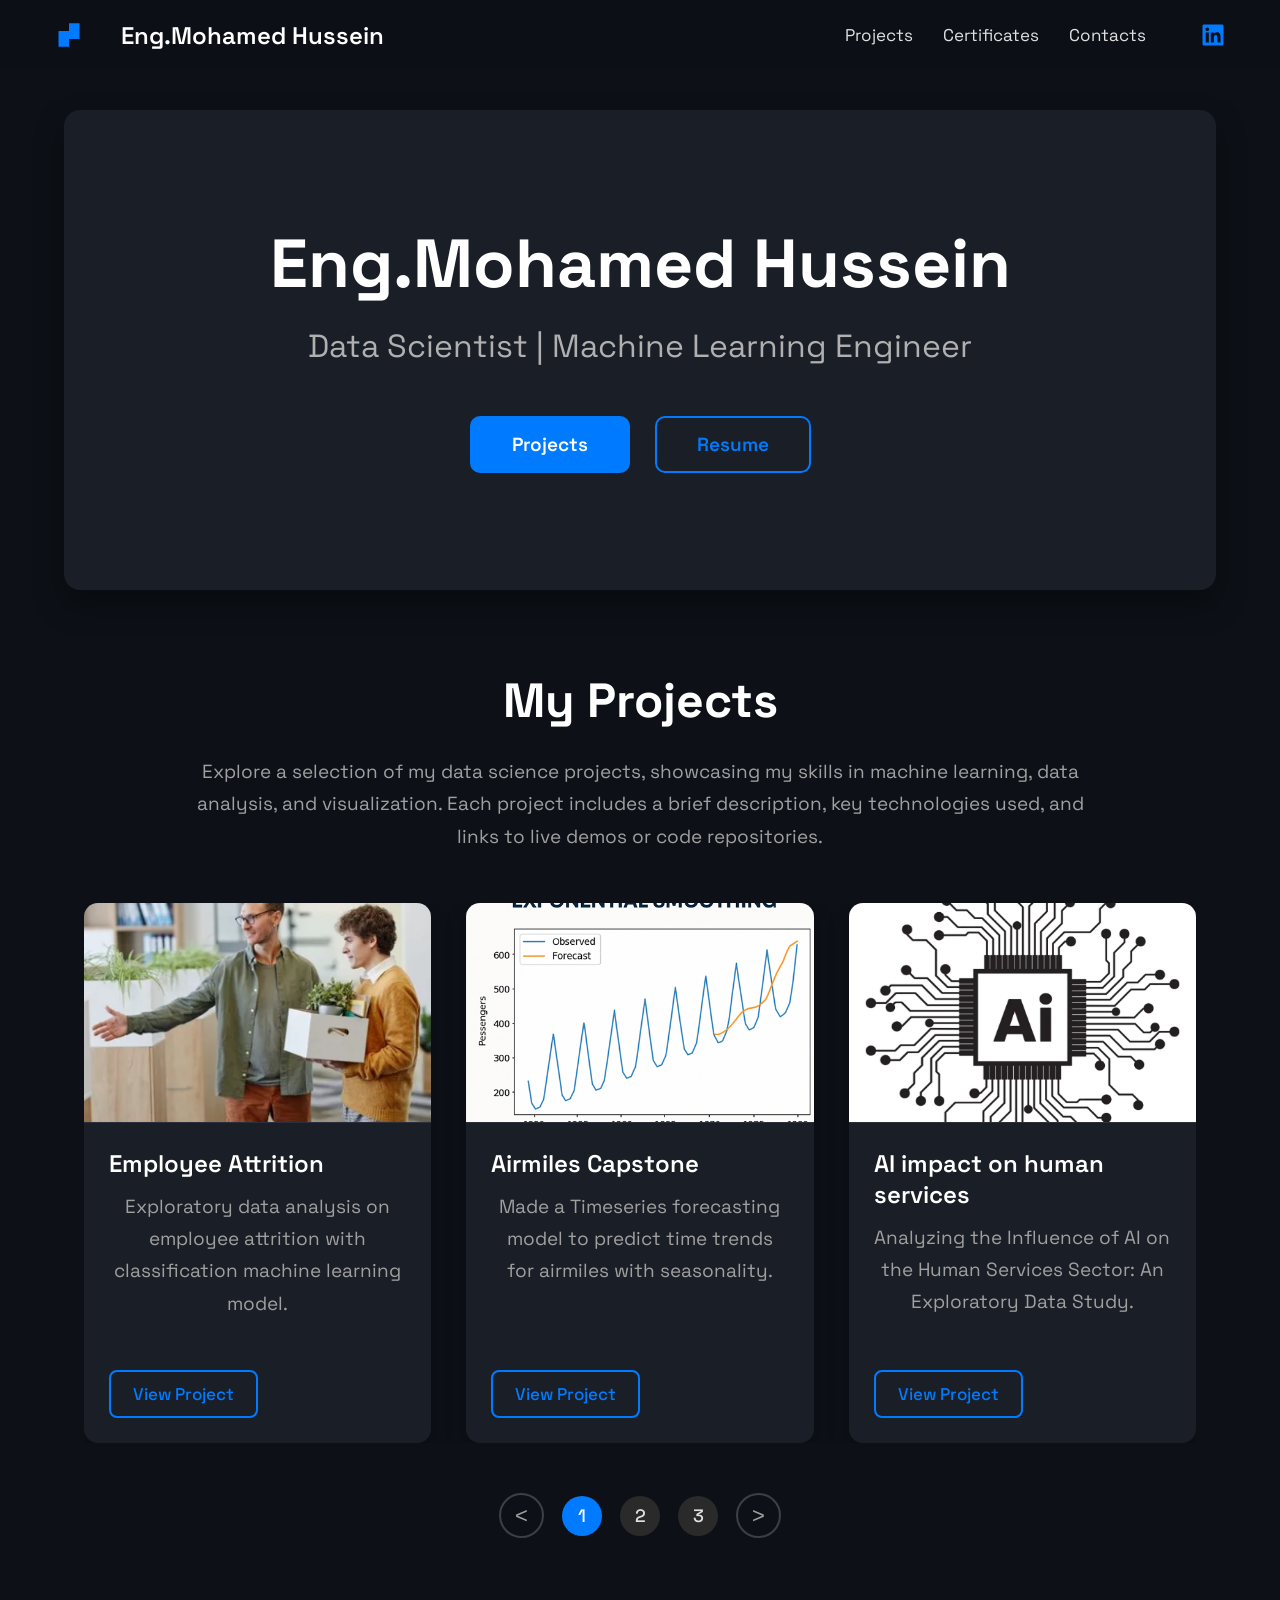
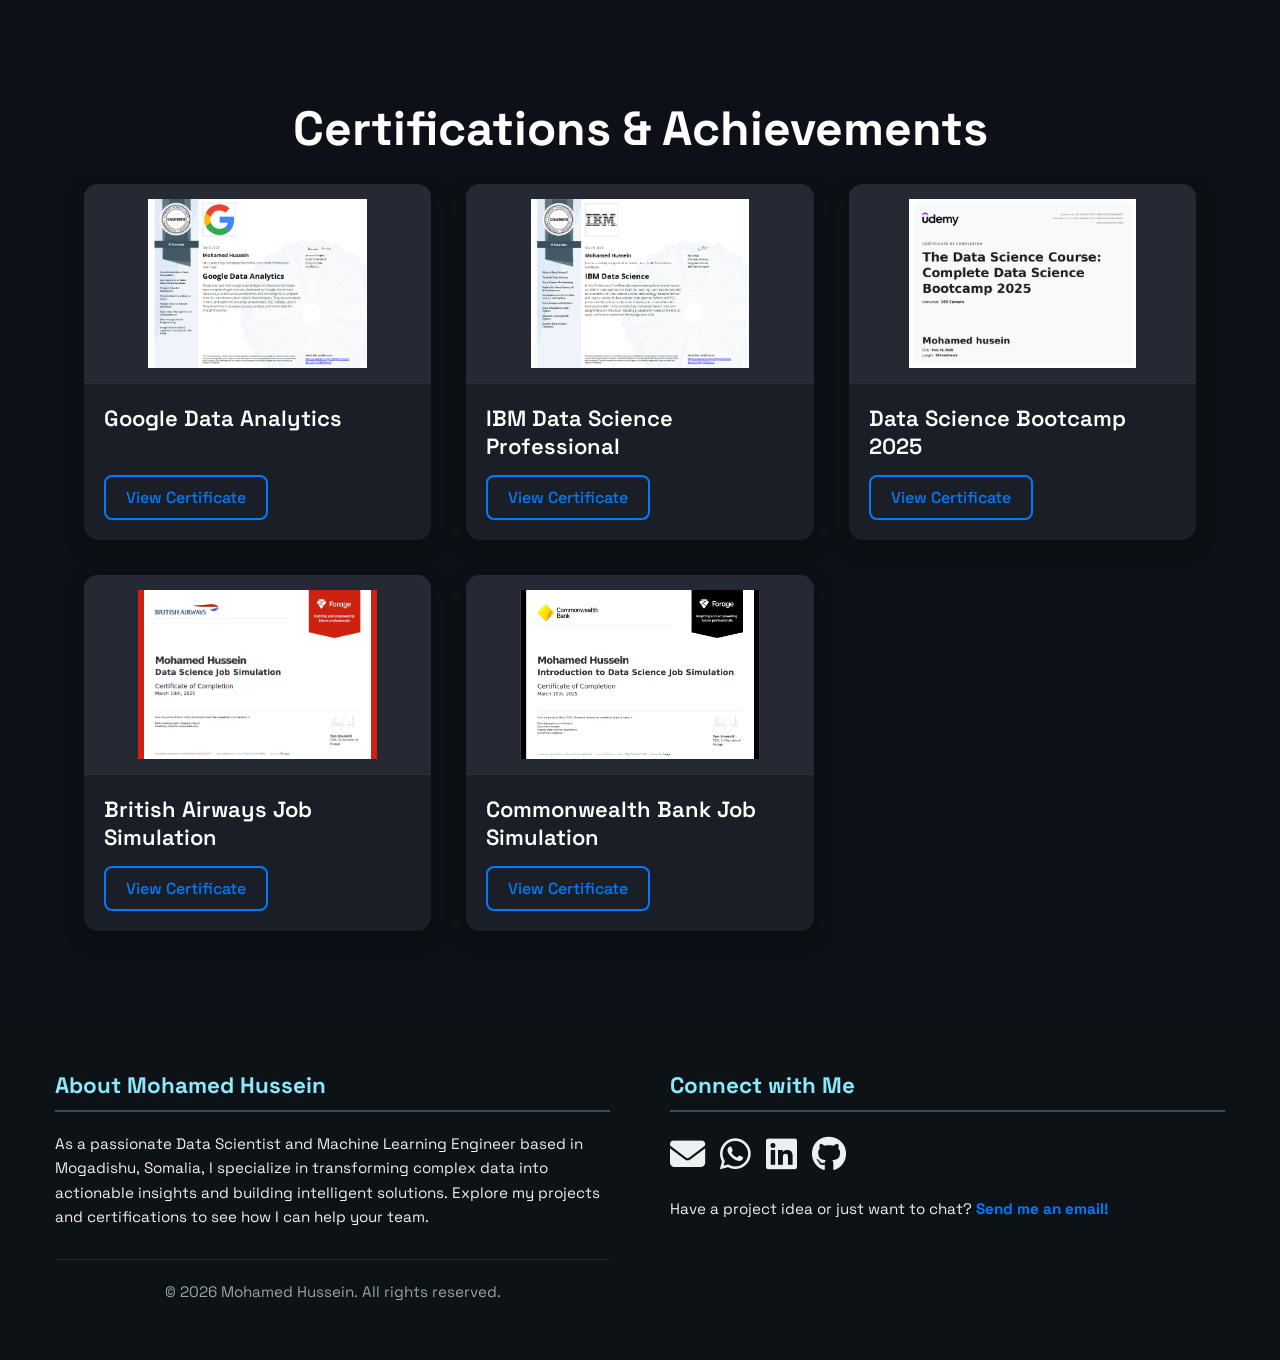
==== index.html @ 62d3576b "first commit with ready portfolio" ====
<!DOCTYPE html>
<html lang="en">
	<head>
		<meta charset="UTF-8" />
		<meta name="viewport" content="width=device-width, initial-scale=1.0" />
		<link rel="shortcut icon" href="favicon.svg" type="image/x-icon" />
		<link rel="stylesheet" href="style.css" />
		<link
			rel="stylesheet"
			as="style"
			onload="this.rel='stylesheet'"
			href="https://fonts.googleapis.com/css2?display=swap&amp;family=Noto+Sans%3Awght%40400%3B500%3B700%3B900&amp;family=Space+Grotesk%3Awght%40400%3B500%3B700"
		/>
		<link
			rel="stylesheet"
			href="https://cdnjs.cloudflare.com/ajax/libs/font-awesome/6.7.2/css/all.min.css"
			integrity="sha512-Evv84Mr4kqVGRNSgIGL/F/aIDqQb7xQ2vcrdIwxfjThSH8CSR7PBEakCr51Ck+w+/U6swU2Im1vVX0SVk9ABhg=="
			crossorigin="anonymous"
			referrerpolicy="no-referrer"
		/>
		<title>Mohamed's portfolio</title>
	</head>
	<body>
		<nav>
			<ul>
				<li class="nav-item">
					<svg
						id="logo"
						width="18px"
						height="18px"
						viewBox="0 0 48 48"
						fill="currentColor"
						xmlns="http://www.w3.org/2000/svg"
					>
						<path
							fill-rule="evenodd"
							clip-rule="evenodd"
							d="M24 4H42V17.3333V30.6667H24V44H6V30.6667V17.3333H24V4Z"
							fill="currentColor"
						></path>
					</svg>
				</li>
				<li class="nav-item" id="icon-text"><p>Eng.Mohamed Hussein</p></li>
				<li class="nav-item" data-target="Projects"><p>Projects</p></li>
				<li class="nav-item" data-target="certifications">
					<p>Certificates</p>
				</li>
				<li class="nav-item" data-target="contact-section"><p>Contacts</p></li>
				<li class="nav-item">
					<svg
						id="linkedin"
						width="25px"
						height="25px"
						fill="white"
						xmlns="http://www.w3.org/2000/svg"
						viewBox="0 0 448 512"
					>
						<path
							d="M416 32H31.9C14.3 32 0 46.5 0 64.3v383.4C0 465.5 14.3 480 31.9 480H416c17.6 0 32-14.5 32-32.3V64.3c0-17.8-14.4-32.3-32-32.3zM135.4 416H69V202.2h66.5V416zm-33.2-243c-21.3 0-38.5-17.3-38.5-38.5S80.9 96 102.2 96c21.2 0 38.5 17.3 38.5 38.5 0 21.3-17.2 38.5-38.5 38.5zm282.1 243h-66.4V312c0-24.8-.5-56.7-34.5-56.7-34.6 0-39.9 27-39.9 54.9V416h-66.4V202.2h63.7v29.2h.9c8.9-16.8 30.6-34.5 62.9-34.5 67.2 0 79.7 44.3 79.7 101.9V416z"
						/>
					</svg>
				</li>
			</ul>
		</nav>
		<div class="container">
			<div class="statisticsVid">
				<video class="video" autoplay loop muted src="./video.mp4"></video>
				<div class="text-on-vid">
					<h1>Eng.Mohamed Hussein</h1>
					<h4>Data Scientist | Machine Learning Engineer</h4>
					<div class="buttons">
						<button class="projects" data-target="Projects">Projects</button>
						<button class="Resume">Resume</button>
					</div>
				</div>
			</div>

			<section id="Projects">
				<h2>My Projects</h2>
				<p>
					Explore a selection of my data science projects, showcasing my skills
					in machine learning, data analysis, and visualization. Each project
					includes a brief description, key technologies used, and links to live
					demos or code repositories.
				</p>
				<div class="carousel-track-container">
					<div class="project-container">
						<div class="project" data-page="1">
							<img
								src="Screenshot 2025-05-23 112458.png"
								alt="Diamond Type Analysis"
							/>
							<div class="project-content">
								<h3>Employee Attrition</h3>
								<p>
									Exploratory data analysis on employee attrition with
									classification machine learning model.
								</p>
								<a href="Employee Attrition.html" target="_blank"
									>View Project</a
								>
							</div>
						</div>

						<div class="project" data-page="1">
							<img
								src="Screenshot 2025-06-01 125712.png"
								alt="Diamond Type Analysis"
							/>
							<div class="project-content">
								<h3>Airmiles Capstone</h3>
								<p>
									Made a Timeseries forecasting model to predict time trends for
									airmiles with seasonality.
								</p>
								<a href="CAPSTONE_Airmiles.html" target="_blank"
									>View Project</a
								>
							</div>
						</div>

						<div class="project" data-page="1">
							<img
								src="Screenshot 2025-06-14 145710.png"
								alt="Diamond Type Analysis"
							/>
							<div class="project-content">
								<h3>AI impact on human services</h3>
								<p>
									Analyzing the Influence of AI on the Human Services Sector: An
									Exploratory Data Study.
								</p>
								<a href="AI impact on Human services.html" target="_blank"
									>View Project</a
								>
							</div>
						</div>

						<div class="project" data-page="2">
							<img src="sales.png" alt="Diamond Type Analysis" />
							<div class="project-content">
								<h3>Sales Forecasting</h3>
								<p>
									Designed and implemented a sales forecasting model, applying
									EDA and ML to raw data for accurate sales trend prediction.
								</p>
								<a href="Sales Data Sample.html" target="_blank"
									>View Project</a
								>
							</div>
						</div>

						<div class="project" data-page="2">
							<img src="Project1.png" alt="Diamond Type Analysis" />
							<div class="project-content">
								<h3>Diamond Price Prediction</h3>
								<p>
									Exploratory data analysis on Diamond Types using Python and
									Built a predictive model with 98% accuracy.
								</p>
								<a href="Diamond Price Data Set.html" target="_blank"
									>View Project</a
								>
							</div>
						</div>

						<div class="project" data-page="2">
							<img
								src="ChatGPT Image Apr 27, 2025, 10_40_57 PM.png"
								alt="Accident Data Analysis"
							/>
							<div class="project-content">
								<h3>Car Accident Analysis</h3>
								<p>Built a Machine Learning Model to Cluster Accident Data.</p>
								<a href="Car Accidents.html" target="_blank">View Project</a>
							</div>
						</div>

						<div class="project" data-page="3">
							<img src="Screenshot 2025-04-28 001544.png" alt="Project 3" />
							<div class="project-content">
								<h3>Data Technology Roles</h3>
								<p>Exploratory data analysis on Data Job Roles data.</p>
								<a href="Data Technology Roles.html" target="_blank"
									>View Project</a
								>
							</div>
						</div>

						<div class="project" data-page="3">
							<img src="Detection (2).png" alt="Project 3" />
							<div class="project-content">
								<h3>Fraud Detection</h3>
								<p>
									Machine Learning model predicting that is used for Fraud
									Detection.
								</p>
								<a href="Fraud detection ml.html" target="_blank"
									>View Project</a
								>
							</div>
						</div>
					</div>
				</div>
				<div class="progress_steps">
					<button class="left_arrow" id="prevProjectBtn"><</button>
					<div class="Circle active" id="projectCircle1" data-page="1">1</div>
					<div class="Circle" id="projectCircle2" data-page="2">2</div>
					<div class="Circle" id="projectCircle3" data-page="3">3</div>
					<button class="right_arrow" id="nextProjectBtn">></button>
				</div>
			</section>

			<section id="certifications">
				<h2>Certifications & Achievements</h2>
				<div class="certification-container">
					<div class="certification">
						<img
							src="cert-google-data-analytics.png"
							alt="Google Data Analytics Certification"
						/>
						<div class="certification-content">
							<h3>Google Data Analytics</h3>
							<a
								href="https://coursera.org/share/9b38af5645558da9237e6041e7348bc5"
								target="_blank"
								>View Certificate</a
							>
						</div>
					</div>

					<div class="certification">
						<img
							src="cert-ibm-data-science.jpg"
							alt="IBM Data Science Professional Certificate"
						/>
						<div class="certification-content">
							<h3>IBM Data Science Professional</h3>
							<a
								href="https://coursera.org/share/86a746e68b3db6ad28cb145b944ce1f4"
								target="_blank"
								>View Certificate</a
							>
						</div>
					</div>

					<div class="certification">
						<img
							src="cert-python-ml.png"
							alt="Complete Data Science Bootcamp 2025"
						/>
						<div class="certification-content">
							<h3>Data Science Bootcamp 2025</h3>
							<a
								href="https://www.udemy.com/certificate/UC-8f4bb7b7-8ef0-4528-91b5-043b4da52f91/"
								target="_blank"
								>View Certificate</a
							>
						</div>
					</div>

					<div class="certification">
						<img src="job.png" alt="British Airways Job Simulation 2025" />
						<div class="certification-content">
							<h3>British Airways Job Simulation</h3>
							<a href="job simulation.pdf" target="_blank">View Certificate</a>
						</div>
					</div>

					<div class="certification">
						<img src="Job2.png" alt="Commonwealth Bank Job Simulation" />
						<div class="certification-content">
							<h3>Commonwealth Bank Job Simulation</h3>
							<a href="Common wealth Bank.pdf" target="_blank"
								>View Certificate</a
							>
						</div>
					</div>
				</div>
			</section>
		</div>
		<footer class="main-footer" id="contact-section">
			<div class="footer-content">
				<div class="footer-section about">
					<h3>About Mohamed Hussein</h3>
					<p>
						As a passionate Data Scientist and Machine Learning Engineer based
						in Mogadishu, Somalia, I specialize in transforming complex data
						into actionable insights and building intelligent solutions. Explore
						my projects and certifications to see how I can help your team.
					</p>
					<p class="copyright">
						&copy; <span id="current-year"></span> Mohamed Hussein. All rights
						reserved.
					</p>
				</div>

				<div class="footer-section contact-social">
					<h3>Connect with Me</h3>
					<div class="social-icons">
						<a
							href="mailto:mohahar2013@gmail.com"
							target="_blank"
							aria-label="Email Me on Gmail"
						>
							<i class="fas fa-envelope"></i>
						</a>
						<a
							href="https://wa.me/252617007071?text=Hello%20Mohamed%2C%20I%20found%20you%20on%20your%20website!"
							target="_blank"
							aria-label="Message me on WhatsApp"
						>
							<i class="fab fa-whatsapp"></i>
						</a>
						<a
							href="https://www.linkedin.com/in/mohamed-hussein-63b190213/"
							target="_blank"
							aria-label="Visit my LinkedIn profile"
						>
							<i class="fab fa-linkedin"></i>
						</a>
						<a
							href="https://github.com/mohammedhussein22"
							target="_blank"
							aria-label="Visit my GitHub profile"
						>
							<i class="fab fa-github"></i>
						</a>
					</div>
					<p class="quick-contact">
						Have a project idea or just want to chat?
						<a href="mailto:mohahar2013@gmail.com">Send me an email!</a>
					</p>
				</div>
			</div>
		</footer>

		<script>
			// JavaScript to dynamically set the current year for the copyright
			document.getElementById("current-year").textContent =
				new Date().getFullYear();
		</script>

		<script src="script.js"></script>
	</body>
</html>
---- style.css ----
@import url("https://fonts.googleapis.com/css2?family=Space+Grotesk:wght@300;400;500;600;700&display=swap");

* {
	box-sizing: border-box;
	margin: 0;
	padding: 0;
}

body {
	font-family: "Space Grotesk", sans-serif;
	background-color: #0d1117;
	color: #e0e0e0;
	overflow-x: hidden;
	min-height: 100vh;
	display: flex;
	flex-direction: column;
	align-items: center;
}

nav {
	background-color: rgba(13, 17, 23, 0.7);
	backdrop-filter: blur(8px);
	-webkit-backdrop-filter: blur(8px);
	height: 70px;
	width: 100%;
	position: fixed;
	top: 0;
	z-index: 1000;
	display: flex;
	align-items: center;
}

nav ul {
	width: 100%;
	display: flex;
	align-items: center;
	padding: 0 40px;
	list-style: none;
}

nav ul li {
	font-size: 17px;
	margin: 0 15px;
	display: flex;
	align-items: center;
	cursor: pointer;
	transition: color 0.2s ease;
}

nav ul li:hover {
	color: #007bff;
}

#logo {
	width: 28px;
	height: 28px;
	color: #007bff;
	margin-right: 8px;
	transform: translateY(0);
}

#icon-text {
	font-size: 24px;
	font-weight: 600;
	margin-right: auto;
	color: white;
}

.nav-item:nth-of-type(3) {
	margin-left: auto;
}

#linkedin {
	width: 24px;
	height: 24px;
	fill: #007bff;
	margin-left: 25px;
	transform: translateY(0);
}

#linkedin:hover {
	color: white;
	box-shadow: 0 4px 10px rgba(0, 123, 255, 0.2);
}

hr {
	display: none;
}

.container {
	display: flex;
	flex-direction: column;
	align-items: center;
	width: 90%;
	max-width: 1200px;
	padding: 20px 0;
	margin-top: 90px;
	gap: 80px;
}

.statisticsVid {
	position: relative;
	width: 100%;
	height: 480px;
	border-radius: 16px;
	overflow: hidden;
	display: flex;
	justify-content: center;
	align-items: center;
	background-color: #1a1e26;
	box-shadow: 0 15px 30px rgba(0, 0, 0, 0.4);
}

.video {
	width: 100%;
	height: 100%;
	object-fit: cover;
	opacity: 0.05;
	position: absolute;
	top: 0;
	left: 0;
}

.text-on-vid {
	position: relative;
	z-index: 10;
	display: flex;
	flex-direction: column;
	justify-content: center;
	align-items: center;
	gap: 20px;
	text-align: center;
	padding: 30px;
}

.statisticsVid h1 {
	font-size: 68px;
	font-weight: 700;
	color: white;
	line-height: 1.1;
}

.statisticsVid h4 {
	font-size: 32px;
	color: #b0b0b0;
	font-weight: 400;
	margin-top: 5px;
}

.buttons {
	display: flex;
	gap: 25px;
	margin-top: 30px;
}

.statisticsVid button {
	font-family: inherit;
	padding: 14px 40px;
	border-radius: 10px;
	font-weight: 600;
	font-size: 19px;
	transition: all 0.3s ease;
	cursor: pointer;
}

.statisticsVid .projects {
	background-color: #007bff;
	color: white;
	border: 2px solid #007bff;
}

.statisticsVid .Resume {
	background-color: transparent;
	color: #007bff;
	border: 2px solid #007bff;
}

.statisticsVid button:hover {
	transform: translateY(-3px);
	box-shadow: 0 8px 20px rgba(0, 123, 255, 0.3);
}

.statisticsVid .Resume:hover {
	background-color: rgba(0, 123, 255, 0.1);
}

#Projects {
	width: 100%;
	padding: 0 20px;
}

#Projects h2 {
	font-size: 48px;
	color: white;
	text-align: center;
	margin-bottom: 25px;
	font-weight: 700;
}

#Projects p {
	font-size: 19px;
	color: #a0a0a0;
	text-align: center;
	max-width: 900px;
	margin: 0 auto 50px auto;
	line-height: 1.7;
}

.project-container {
	display: grid;
	grid-template-columns: repeat(auto-fit, minmax(320px, 1fr));
	gap: 35px;
	padding: 0;
}

.project {
	background-color: #1a1e26;
	border-radius: 14px;
	overflow: hidden;
	display: flex;
	flex-direction: column;
	box-shadow: 0 8px 20px rgba(0, 0, 0, 0.3);
	transition: transform 0.2s ease-in-out, box-shadow 0.2s ease-in-out,
		opacity 0.3s ease, visibility 0.3s ease;
	opacity: 0;
	visibility: hidden;
}

.project:hover {
	transform: translateY(-8px);
	box-shadow: 0 12px 25px rgba(0, 0, 0, 0.4);
}

.project img {
	width: 100%;
	height: 220px;
	object-fit: cover;
	border-bottom: 1px solid #2a2f3b;
}

.project-content {
	padding: 25px;
	display: flex;
	flex-direction: column;
	flex-grow: 1;
}

.project-content h3 {
	font-size: 24px;
	color: white;
	margin-bottom: 12px;
	font-weight: 600;
}

.project-content p {
	font-size: 17px;
	color: #b0b0b0;
	line-height: 1.6;
	flex-grow: 1;
	margin-bottom: 25px;
	text-align: left;
}

.project-content a {
	display: inline-block;
	padding: 11px 22px;
	border: 2px solid #007bff;
	color: #007bff;
	text-decoration: none;
	border-radius: 8px;
	font-weight: 500;
	transition: all 0.3s ease;
	align-self: flex-start;
	font-size: 17px;
}

.project-content a:hover {
	background-color: #007bff;
	color: white;
	box-shadow: 0 4px 10px rgba(0, 123, 255, 0.2);
}

.progress_steps {
	display: flex;
	justify-content: center;
	align-items: center;
	gap: 18px;
	margin-top: 50px;
	margin-bottom: 80px;
}

.progress_steps button {
	background-color: transparent;
	border: 2px solid #3a3f4a;
	color: #a0a0a0;
	font-size: 22px;
	width: 45px;
	height: 45px;
	border-radius: 50%;
	display: flex;
	justify-content: center;
	align-items: center;
	cursor: pointer;
	transition: background-color 0.2s ease, border-color 0.2s ease,
		color 0.2s ease;
}

.progress_steps button:hover {
	background-color: #1a1e26;
	border-color: #007bff;
	color: white;
}

.progress_steps .Circle {
	width: 40px;
	height: 40px;
	border-radius: 50%;
	background-color: #2a2a2a;
	color: #e0e0e0;
	display: flex;
	justify-content: center;
	align-items: center;
	font-size: 18px;
	font-weight: 500;
	transition: background-color 0.2s ease, color 0.2s ease;
	cursor: pointer;
}

.progress_steps .Circle.active {
	background-color: #007bff;
	color: white;
}

#certifications {
	width: 100%;
	padding: 0 20px;
}

#certifications h2 {
	font-size: 48px;
	color: white;
	text-align: center;
	margin-bottom: 25px;
	font-weight: 700;
}

.certification-container {
	display: grid;
	grid-template-columns: repeat(auto-fit, minmax(280px, 1fr));
	gap: 35px;
	padding: 0;
}

.certification {
	background-color: #1a1e26;
	border-radius: 14px;
	overflow: hidden;
	display: flex;
	flex-direction: column;
	box-shadow: 0 8px 20px rgba(0, 0, 0, 0.3);
	transition: transform 0.2s ease-in-out, box-shadow 0.2s ease-in-out;
}

.certification:hover {
	transform: translateY(-8px);
	box-shadow: 0 12px 25px rgba(0, 0, 0, 0.4);
}

.certification img {
	width: 100%;
	height: 200px;
	object-fit: contain;
	background-color: #242933;
	border-bottom: 1px solid #2a2f3b;
	padding: 15px;
}

.certification-content {
	padding: 20px;
	display: flex;
	flex-direction: column;
	flex-grow: 1;
}

.certification-content h3 {
	font-size: 22px;
	color: white;
	margin-bottom: 15px;
	font-weight: 600;
}

.certification-content a {
	display: inline-block;
	padding: 10px 20px;
	border: 2px solid #007bff;
	color: #007bff;
	text-decoration: none;
	border-radius: 8px;
	font-weight: 500;
	transition: all 0.3s ease;
	align-self: flex-start;
	font-size: 16px;
	margin-top: auto;
}

.certification-content a:hover {
	background-color: #007bff;
	color: white;
	box-shadow: 0 4px 10px rgba(0, 123, 255, 0.2);
}

@media (max-width: 1024px) {
	.container {
		width: 95%;
	}
	nav ul {
		padding: 0 20px;
	}
	#icon-text {
		font-size: 22px;
	}
	nav ul li {
		margin: 0 10px;
	}
	.statisticsVid h1 {
		font-size: 58px;
	}
	.statisticsVid h4 {
		font-size: 28px;
	}
	#Projects h2,
	#certifications h2 {
		font-size: 42px;
	}
	#Projects p {
		font-size: 18px;
	}
	.project-container,
	.certification-container {
		grid-template-columns: repeat(auto-fit, minmax(280px, 1fr));
		gap: 30px;
	}
}

@media (max-width: 768px) {
	nav ul {
		padding: 0 15px;
		justify-content: space-around;
	}
	nav ul li {
		font-size: 15px;
		margin: 0 8px;
	}
	#icon-text {
		font-size: 20px;
		margin-right: 15px;
	}
	.nav-item:nth-of-type(3) {
		margin-left: 0;
	}
	.nav-item:nth-of-type(3),
	.nav-item:nth-of-type(4),
	.nav-item:nth-of-type(5) {
		display: none;
	}
	nav ul li:nth-of-type(1),
	nav ul li:nth-of-type(2),
	nav ul li:nth-of-type(6) {
		display: flex;
	}
	.statisticsVid {
		height: 400px;
		border-radius: 12px;
	}
	.statisticsVid h1 {
		font-size: 48px;
	}
	.statisticsVid h4 {
		font-size: 24px;
	}
	.buttons {
		gap: 15px;
	}
	.statisticsVid button {
		padding: 10px 25px;
		font-size: 17px;
	}
	#Projects h2,
	#certifications h2 {
		font-size: 36px;
	}
	#Projects p {
		font-size: 17px;
		margin-bottom: 35px;
	}
	.project-container,
	.certification-container {
		grid-template-columns: repeat(auto-fit, minmax(250px, 1fr));
		gap: 25px;
	}
	.project img {
		height: 180px;
	}
	.project-content h3 {
		font-size: 20px;
	}
	.project-content p {
		font-size: 15px;
	}
	.progress_steps button {
		width: 40px;
		height: 40px;
		font-size: 18px;
	}
	.progress_steps .Circle {
		width: 34px;
		height: 34px;
		font-size: 16px;
	}
	.certification img {
		height: 160px;
	}
	.certification-content h3 {
		font-size: 20px;
	}
}

@media (max-width: 480px) {
	nav {
		height: 60px;
	}
	nav ul {
		padding: 0 10px;
	}
	#icon-text {
		font-size: 18px;
	}
	#logo {
		width: 22px;
		height: 22px;
	}
	#linkedin {
		width: 20px;
		height: 20px;
	}
	.container {
		margin-top: 70px;
		gap: 60px;
	}
	.statisticsVid {
		height: 350px;
		border-radius: 10px;
	}
	.statisticsVid h1 {
		font-size: 38px;
	}
	.statisticsVid h4 {
		font-size: 20px;
	}
	.buttons {
		flex-direction: column;
		gap: 10px;
		width: 100%;
	}
	.statisticsVid button {
		width: 80%;
		max-width: 250px;
		padding: 10px 20px;
		font-size: 16px;
	}
	#Projects h2,
	#certifications h2 {
		font-size: 30px;
		margin-bottom: 20px;
	}
	#Projects p {
		font-size: 16px;
		margin-bottom: 30px;
		padding: 0 10px;
	}
	.project-container,
	.certification-container {
		grid-template-columns: 1fr;
		gap: 20px;
		padding: 0 10px;
	}
	.project img {
		height: 160px;
	}
	.project-content {
		padding: 18px;
	}
	.project-content h3 {
		font-size: 18px;
	}
	.project-content p {
		font-size: 14px;
		margin-bottom: 15px;
	}
	.project-content a {
		padding: 8px 15px;
		font-size: 15px;
	}
	.progress_steps {
		gap: 10px;
		margin-top: 30px;
		margin-bottom: 50px;
	}
	.progress_steps button {
		width: 35px;
		height: 35px;
		font-size: 16px;
	}
	.progress_steps .Circle {
		width: 30px;
		height: 30px;
		font-size: 14px;
	}
	.certification img {
		height: 140px;
	}
	.certification-content h3 {
		font-size: 18px;
	}
	.certification-content a {
		padding: 8px 15px;
		font-size: 15px;
	}
}

.carousel-track-container {
	width: 100%;
	overflow: hidden;
}

.project-container {
	display: grid;
	grid-template-columns: repeat(auto-fit, minmax(320px, 1fr));
	gap: 35px;
	padding: 0;
}

.project {
	display: none;
}

.project.visible {
	display: flex;
	opacity: 1;
	visibility: visible;
}

.progress_steps .Circle.active {
	background-color: #007bff;
	color: white;
}

@media (max-width: 768px) {
	.project-container {
		grid-template-columns: repeat(auto-fit, minmax(280px, 1fr));
		gap: 25px;
	}
}

@media (max-width: 480px) {
	.project-container {
		grid-template-columns: 1fr;
		gap: 20px;
	}
}

.main-footer {
	background-color: #0d1217;
	color: #ecf0f1;
	padding: 40px 20px;
	margin-top: 80px;
	width: 100%;
	flex-shrink: 0;
}

.main-footer .footer-content {
	display: flex;
	flex-wrap: wrap;
	justify-content: space-around;
	align-items: flex-start;
	max-width: 1200px;
	margin: 0 auto;
	gap: 30px;
}

.footer-section {
	flex: 1;
	min-width: 280px;
	padding: 0 15px;
}

.footer-section h3 {
	color: #8be9fd;
	margin-bottom: 20px;
	font-size: 1.4em;
	border-bottom: 2px solid rgba(139, 233, 253, 0.3);
	padding-bottom: 10px;
}

.footer-section p {
	font-size: 0.95em;
	line-height: 1.6;
	margin-bottom: 15px;
}

.footer-section ul {
	list-style: none;
	padding: 0;
	margin: 0;
}

.footer-section ul li {
	margin-bottom: 10px;
	font-size: 0.95em;
	display: flex;
	align-items: center;
}

.footer-section ul li .fas,
.footer-section ul li .fab {
	margin-right: 10px;
	color: #007bff;
	font-size: 1.1em;
}

.social-icons {
	display: flex;
	gap: 15px;
	margin-bottom: 20px;
}

.social-icons a {
	color: #ecf0f1;
	font-size: 2.2em;
	transition: color 0.3s ease, transform 0.2s ease;
}

.social-icons a:hover {
	color: #007bff;
	transform: translateY(-3px);
	cursor: pointer;
}

.quick-contact {
	font-size: 0.95em;
	line-height: 1.5;
}

.quick-contact a {
	color: #007bff;
	text-decoration: none;
	font-weight: bold;
}

.quick-contact a:hover {
	text-decoration: underline;
}

.copyright {
	text-align: center;
	font-size: 0.85em;
	color: #95a5a6;
	margin-top: 30px;
	border-top: 1px solid rgba(255, 255, 255, 0.1);
	padding-top: 20px;
	width: 100%;
}

@media (max-width: 768px) {
	.main-footer .footer-content {
		flex-direction: column;
		align-items: center;
		text-align: center;
	}
	.footer-section {
		min-width: 90%;
		margin-bottom: 30px;
	}
	.footer-section h3 {
		text-align: center;
		padding-bottom: 5px;
		border-bottom: none;
	}
	.footer-section ul {
		align-items: flex-start;
		margin-left: 20px;
	}
	.social-icons {
		justify-content: center;
	}
}

@media (max-width: 480px) {
	.main-footer {
		padding: 30px 15px;
	}
	.footer-section h3 {
		font-size: 1.2em;
	}
	.social-icons a {
		font-size: 2em;
	}
}
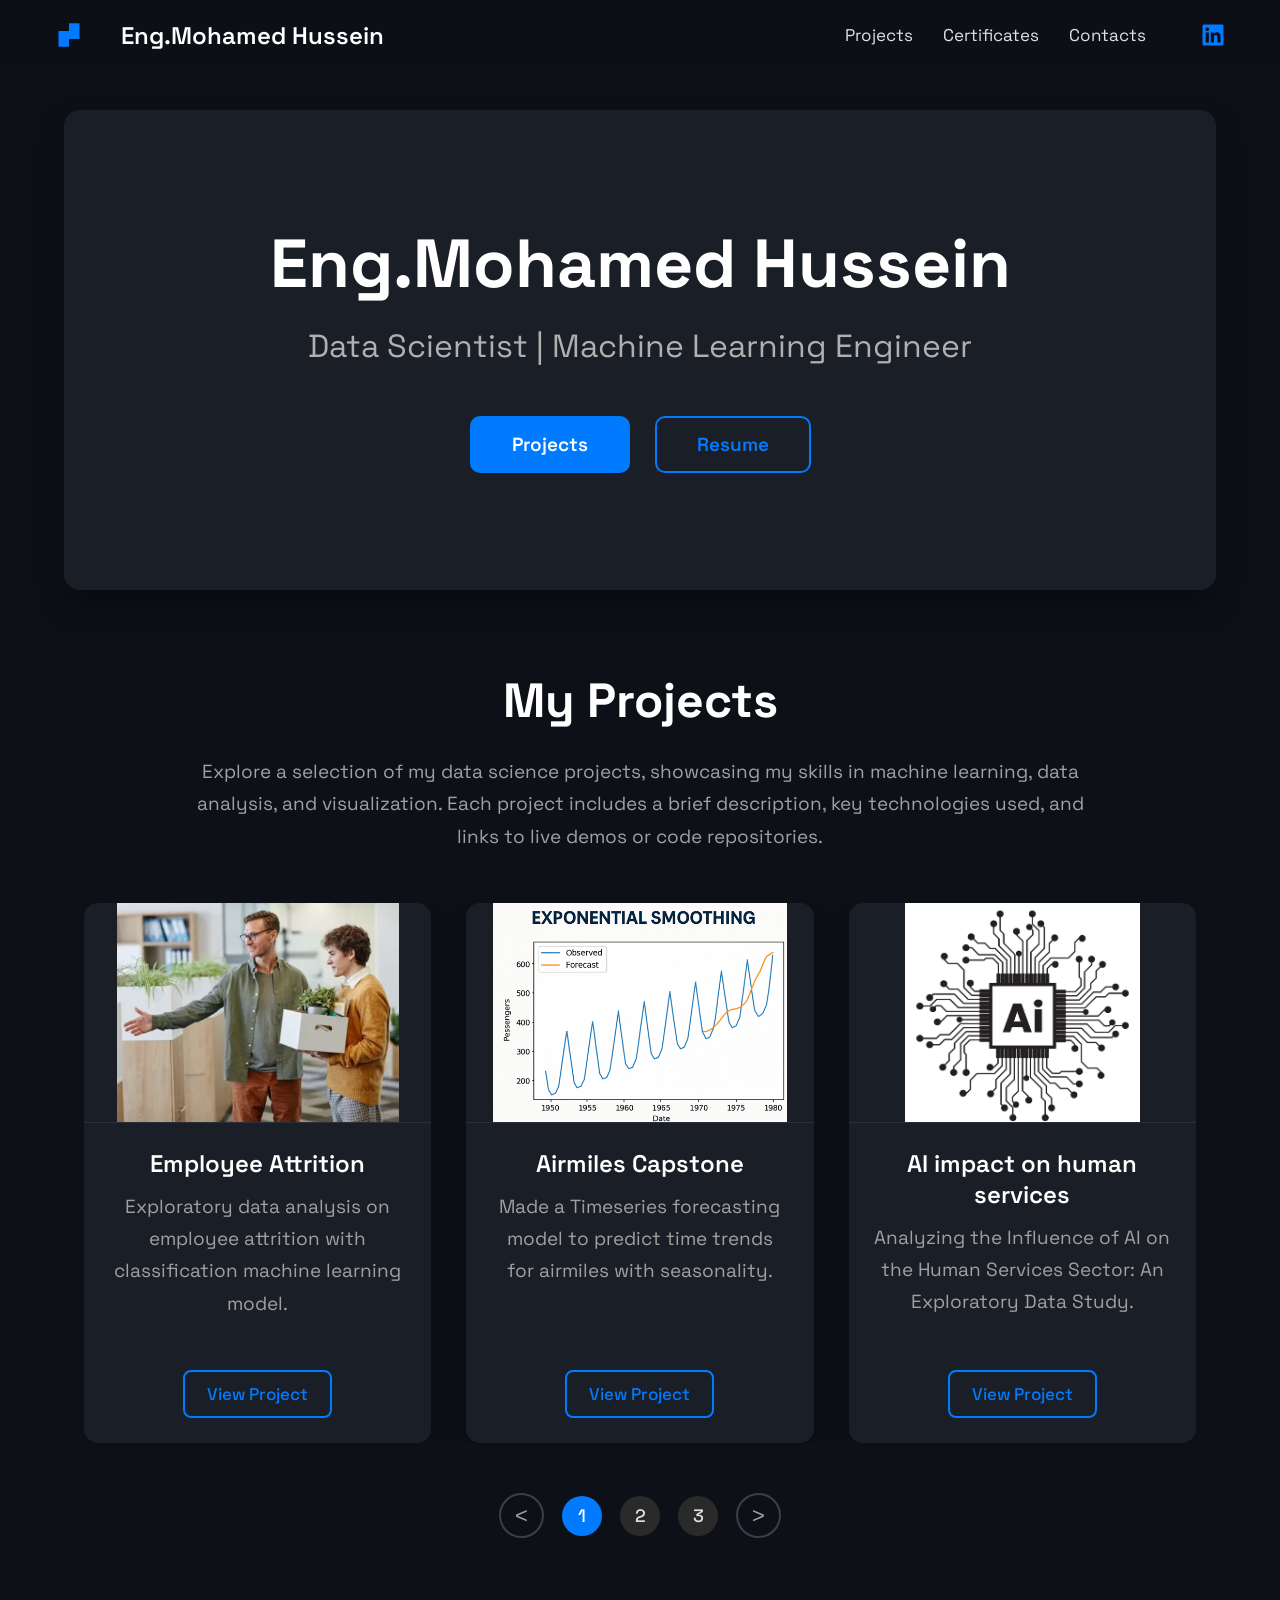
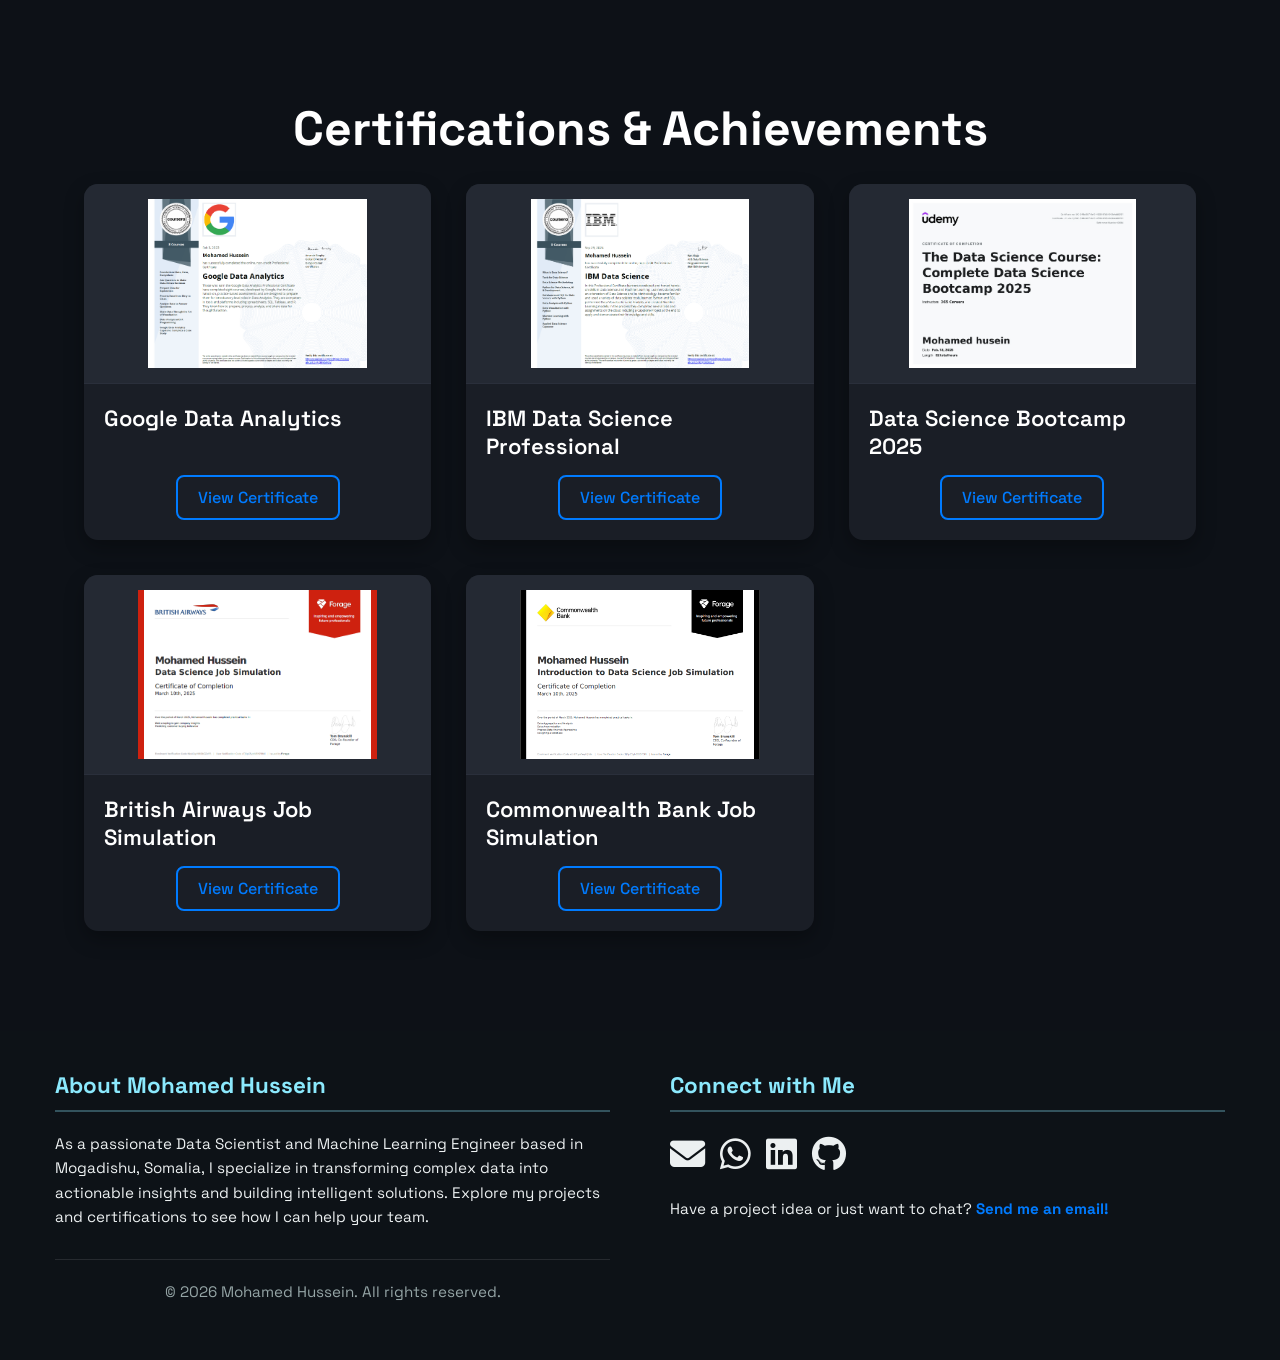
==== commit 298050a6: "centered buttons" ====
--- a/index.html
+++ b/index.html
@@ -74,7 +74,6 @@
 					</div>
 				</div>
 			</div>
-
 			<section id="Projects">
 				<h2>My Projects</h2>
 				<p>
@@ -101,7 +100,6 @@
 								>
 							</div>
 						</div>
-
 						<div class="project" data-page="1">
 							<img
 								src="Screenshot 2025-06-01 125712.png"
@@ -118,7 +116,6 @@
 								>
 							</div>
 						</div>
-
 						<div class="project" data-page="1">
 							<img
 								src="Screenshot 2025-06-14 145710.png"
@@ -135,7 +132,6 @@
 								>
 							</div>
 						</div>
-
 						<div class="project" data-page="2">
 							<img src="sales.png" alt="Diamond Type Analysis" />
 							<div class="project-content">
@@ -149,7 +145,6 @@
 								>
 							</div>
 						</div>
-
 						<div class="project" data-page="2">
 							<img src="Project1.png" alt="Diamond Type Analysis" />
 							<div class="project-content">
@@ -163,7 +158,6 @@
 								>
 							</div>
 						</div>
-
 						<div class="project" data-page="2">
 							<img
 								src="ChatGPT Image Apr 27, 2025, 10_40_57 PM.png"
@@ -175,7 +169,6 @@
 								<a href="Car Accidents.html" target="_blank">View Project</a>
 							</div>
 						</div>
-
 						<div class="project" data-page="3">
 							<img src="Screenshot 2025-04-28 001544.png" alt="Project 3" />
 							<div class="project-content">
@@ -186,7 +179,6 @@
 								>
 							</div>
 						</div>
-
 						<div class="project" data-page="3">
 							<img src="Detection (2).png" alt="Project 3" />
 							<div class="project-content">
@@ -210,7 +202,6 @@
 					<button class="right_arrow" id="nextProjectBtn">></button>
 				</div>
 			</section>
-
 			<section id="certifications">
 				<h2>Certifications & Achievements</h2>
 				<div class="certification-container">
@@ -228,7 +219,6 @@
 							>
 						</div>
 					</div>
-
 					<div class="certification">
 						<img
 							src="cert-ibm-data-science.jpg"
@@ -243,7 +233,6 @@
 							>
 						</div>
 					</div>
-
 					<div class="certification">
 						<img
 							src="cert-python-ml.png"
@@ -258,7 +247,6 @@
 							>
 						</div>
 					</div>
-
 					<div class="certification">
 						<img src="job.png" alt="British Airways Job Simulation 2025" />
 						<div class="certification-content">
@@ -266,7 +254,6 @@
 							<a href="job simulation.pdf" target="_blank">View Certificate</a>
 						</div>
 					</div>
-
 					<div class="certification">
 						<img src="Job2.png" alt="Commonwealth Bank Job Simulation" />
 						<div class="certification-content">
@@ -294,7 +281,6 @@
 						reserved.
 					</p>
 				</div>
-
 				<div class="footer-section contact-social">
 					<h3>Connect with Me</h3>
 					<div class="social-icons">
@@ -334,13 +320,18 @@
 				</div>
 			</div>
 		</footer>
-
 		<script>
-			// JavaScript to dynamically set the current year for the copyright
+			window.va =
+				window.va ||
+				function () {
+					(window.va.q = window.va.q || []).push(arguments);
+				};
+		</script>
+		<script defer src="/_vercel/insights/script.js"></script>
+		<script>
 			document.getElementById("current-year").textContent =
 				new Date().getFullYear();
 		</script>
-
 		<script src="script.js"></script>
 	</body>
 </html>
--- a/style.css
+++ b/style.css
@@ -219,6 +219,7 @@
 	overflow: hidden;
 	display: flex;
 	flex-direction: column;
+	align-items: center;
 	box-shadow: 0 8px 20px rgba(0, 0, 0, 0.3);
 	transition: transform 0.2s ease-in-out, box-shadow 0.2s ease-in-out,
 		opacity 0.3s ease, visibility 0.3s ease;
@@ -234,7 +235,7 @@
 .project img {
 	width: 100%;
 	height: 220px;
-	object-fit: cover;
+	object-fit: contain;
 	border-bottom: 1px solid #2a2f3b;
 }
 
@@ -242,6 +243,9 @@
 	padding: 25px;
 	display: flex;
 	flex-direction: column;
+	justify-content: center;
+	align-items: center;
+	text-align: center;
 	flex-grow: 1;
 }
 
@@ -270,7 +274,7 @@
 	border-radius: 8px;
 	font-weight: 500;
 	transition: all 0.3s ease;
-	align-self: flex-start;
+	align-self: center;
 	font-size: 17px;
 }
 
@@ -398,7 +402,7 @@
 	border-radius: 8px;
 	font-weight: 500;
 	transition: all 0.3s ease;
-	align-self: flex-start;
+	align-self: center;
 	font-size: 16px;
 	margin-top: auto;
 }
@@ -547,25 +551,27 @@
 		margin-top: 70px;
 		gap: 60px;
 	}
-	.statisticsVid {
+	.statisticsVid,
+	.video {
 		height: 350px;
 		border-radius: 10px;
 	}
 	.statisticsVid h1 {
-		font-size: 38px;
+		font-size: 30px;
 	}
 	.statisticsVid h4 {
 		font-size: 20px;
 	}
 	.buttons {
-		flex-direction: column;
+		flex-direction: row;
+		justify-content: center;
 		gap: 10px;
 		width: 100%;
 	}
 	.statisticsVid button {
-		width: 80%;
-		max-width: 250px;
-		padding: 10px 20px;
+		width: 35%;
+		max-width: 150px;
+		padding: 5px 10px;
 		font-size: 16px;
 	}
 	#Projects h2,
